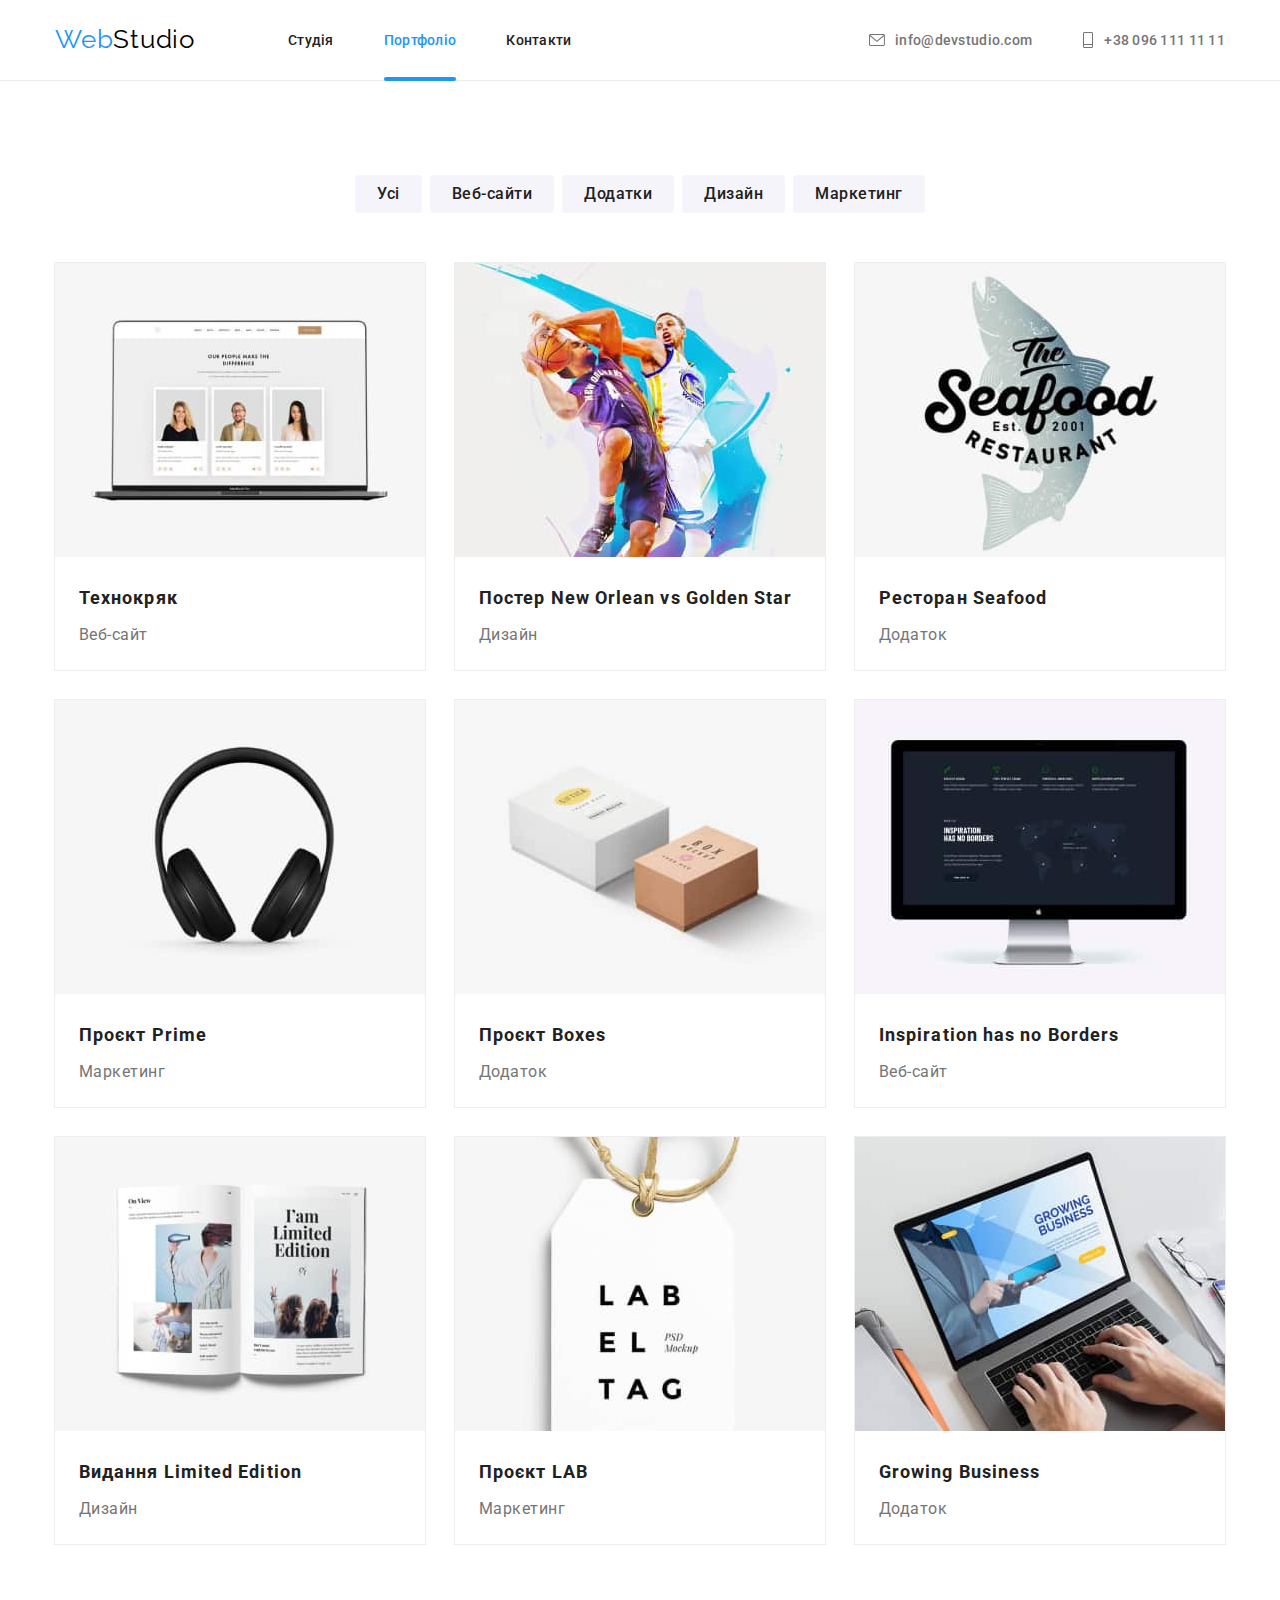
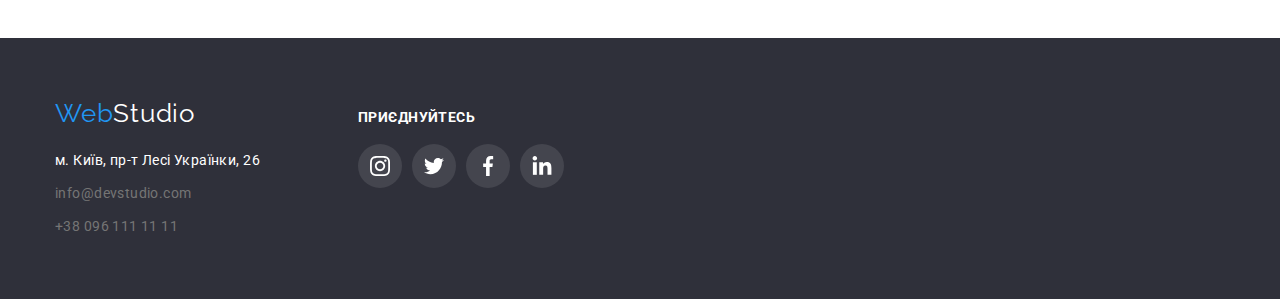
==== portfolio.html @ 49b36830 "Initial commit" ====
<!DOCTYPE html>
<html lang="uk">
  <head>
    <meta charset="UTF-8" />
    <meta http-equiv="X-UA-Compatible" content="IE=edge" />
    <meta name="viewport" content="width=device-width, initial-scale=1.0" />
    <link
      rel="stylesheet"
      href="https://cdnjs.cloudflare.com/ajax/libs/modern-normalize/1.1.0/modern-normalize.min.css"
    />
    <link rel="preconnect" href="https://fonts.googleapis.com" />
    <link rel="preconnect" href="https://fonts.gstatic.com" crossorigin />
    <link
      href="https://fonts.googleapis.com/css2?family=Open+Sans:wght@400;600;700&family=Raleway:wght@700&family=Roboto:wght@400;500;700;900&display=swap"
      rel="stylesheet"
    />
    <link rel="stylesheet" href="./css/style.css" />
    <title>WebStudio</title>
  </head>
  <body>
    <header>
      <div class="container nav-wrap">
        <nav class="site-nav">
          <a class="logo time-animation" href="/index.html"><span>Web</span>Studio</a>
          <ul class="site-nav">
            <li class="site-nav-li">
              <a class="site-nav-link time-animation" href="index.html">Студія</a>
            </li>
            <li class="site-nav-li">
              <a class="site-nav-link time-animation current" href="">Портфоліо</a>
            </li>
            <li class="site-nav-li">
              <a class="site-nav-link time-animation" href="#">Контакти</a>
            </li>
          </ul>
        </nav>

        <ul class="cotnact-nav site-nav">
          <li class="site-nav-li">
            <a class="cotnact-nav-link time-animation" href="mailto:info@devstudio.com">
              <svg class="cotnact-nav-svg">
                <use href="./images/symbol-defs.svg#icon-envelope"></use>
              </svg>
              info@devstudio.com
            </a>
          </li>
          <li class="site-nav-li">
            <a class="cotnact-nav-link time-animation" href="tel:+380961111111">
              <svg class="cotnact-nav-svg phone">
                <use href="./images/symbol-defs.svg#icon-Vector"></use>
              </svg>
              +38 096 111 11 11
            </a>
          </li>
        </ul>
      </div>
    </header>
    <main>
      <section class="section portfolio-section">
        <div class="container">
          <h1 class="visually-hidden">portfolio</h1>
          <ul class="portfolio-button">
            <li>
              <button class="portfolio-button-list time-animation" type="button">Усі</button>
            </li>
            <li>
              <button class="portfolio-button-list time-animation" type="button">Веб-сайти</button>
            </li>
            <li>
              <button class="portfolio-button-list time-animation" type="button">Додатки</button>
            </li>
            <li>
              <button class="portfolio-button-list time-animation" type="button">Дизайн</button>
            </li>
            <li>
              <button class="portfolio-button-list time-animation" type="button">Маркетинг</button>
            </li>
          </ul>
          <ul class="portfolio-card">
            <li>
              <a class="portfolio-card-link time-animation" href="">
                <div class="img-wrap-hidden">
                  <img width="370" src="./images/portfolio-1.jpg" alt="приклда роботи" />
                </div>
                <p class="portfolio-card-link-p-hidden time-animation">
                  Ресурс пропонує комплексні пропозиції з різним рівнем функціоналу та сервісів. Все
                  це дозволить відвідувачу отримати вичерпні відомості про компанію чи приватну
                  особу.
                </p>
                <div class="portfolio-card-wrap">
                  <h2 class="portfolio-card-h2">Технокряк</h2>
                  <p class="portfolio-card-p">Веб-сайт</p>
                </div>
              </a>
            </li>
            <li>
              <a class="portfolio-card-link time-animation" href="">
                <img width="370" src="./images/portfolio-2.jpg" alt="приклда роботи" />
                <p class="portfolio-card-link-p-hidden time-animation">
                  Ресурс пропонує комплексні пропозиції з різним рівнем функціоналу та сервісів. Все
                  це дозволить відвідувачу отримати вичерпні відомості про компанію чи приватну
                  особу.
                </p>
                <div class="portfolio-card-wrap">
                  <h2 class="portfolio-card-h2">Постер New Orlean vs Golden Star</h2>
                  <p class="portfolio-card-p">Дизайн</p>
                </div>
              </a>
            </li>
            <li>
              <a class="portfolio-card-link time-animation" href="">
                <img width="370" src="./images/portfolio-3.jpg" alt="приклда роботи" />
                <p class="portfolio-card-link-p-hidden time-animation">
                  Ресурс пропонує комплексні пропозиції з різним рівнем функціоналу та сервісів. Все
                  це дозволить відвідувачу отримати вичерпні відомості про компанію чи приватну
                  особу.
                </p>
                <div class="portfolio-card-wrap">
                  <h2 class="portfolio-card-h2">Ресторан Seafood</h2>
                  <p class="portfolio-card-p">Додаток</p>
                </div>
              </a>
            </li>
            <li>
              <a class="portfolio-card-link time-animation" href="">
                <img width="370" src="./images/portfolio-4.jpg" alt="приклда роботи" />
                <p class="portfolio-card-link-p-hidden time-animation">
                  Ресурс пропонує комплексні пропозиції з різним рівнем функціоналу та сервісів. Все
                  це дозволить відвідувачу отримати вичерпні відомості про компанію чи приватну
                  особу.
                </p>
                <div class="portfolio-card-wrap">
                  <h2 class="portfolio-card-h2">Проєкт Prime</h2>
                  <p class="portfolio-card-p">Маркетинг</p>
                </div>
              </a>
            </li>
            <li>
              <a class="portfolio-card-link time-animation" href="">
                <img width="370" src="./images/portfolio-5.jpg" alt="приклда роботи" />
                <p class="portfolio-card-link-p-hidden time-animation">
                  Ресурс пропонує комплексні пропозиції з різним рівнем функціоналу та сервісів. Все
                  це дозволить відвідувачу отримати вичерпні відомості про компанію чи приватну
                  особу.
                </p>
                <div class="portfolio-card-wrap">
                  <h2 class="portfolio-card-h2">Проєкт Boxes</h2>
                  <p class="portfolio-card-p">Додаток</p>
                </div>
              </a>
            </li>
            <li>
              <a class="portfolio-card-link time-animation" href="">
                <img width="370" src="./images/portfolio-6.jpg" alt="приклда роботи" />
                <p class="portfolio-card-link-p-hidden time-animation">
                  Ресурс пропонує комплексні пропозиції з різним рівнем функціоналу та сервісів. Все
                  це дозволить відвідувачу отримати вичерпні відомості про компанію чи приватну
                  особу.
                </p>
                <div class="portfolio-card-wrap">
                  <h2 class="portfolio-card-h2">Inspiration has no Borders</h2>
                  <p class="portfolio-card-p">Веб-сайт</p>
                </div>
              </a>
            </li>
            <li>
              <a class="portfolio-card-link time-animation" href="">
                <img width="370" src="./images/portfolio-7.jpg" alt="приклда роботи" />
                <p class="portfolio-card-link-p-hidden time-animation">
                  Ресурс пропонує комплексні пропозиції з різним рівнем функціоналу та сервісів. Все
                  це дозволить відвідувачу отримати вичерпні відомості про компанію чи приватну
                  особу.
                </p>
                <div class="portfolio-card-wrap">
                  <h2 class="portfolio-card-h2">Видання Limited Edition</h2>
                  <p class="portfolio-card-p">Дизайн</p>
                </div>
              </a>
            </li>
            <li>
              <a class="portfolio-card-link time-animation" href="">
                <img width="370" src="./images/portfolio-8.jpg" alt="приклда роботи" />
                <p class="portfolio-card-link-p-hidden time-animation">
                  Ресурс пропонує комплексні пропозиції з різним рівнем функціоналу та сервісів. Все
                  це дозволить відвідувачу отримати вичерпні відомості про компанію чи приватну
                  особу.
                </p>
                <div class="portfolio-card-wrap">
                  <h2 class="portfolio-card-h2">Проєкт LAB</h2>
                  <p class="portfolio-card-p">Маркетинг</p>
                </div>
              </a>
            </li>
            <li>
              <a class="portfolio-card-link time-animation" href="">
                <img width="370" src="./images/portfolio-9.jpg" alt="приклда роботи" />
                <p class="portfolio-card-link-p-hidden time-animation">
                  Ресурс пропонує комплексні пропозиції з різним рівнем функціоналу та сервісів. Все
                  це дозволить відвідувачу отримати вичерпні відомості про компанію чи приватну
                  особу.
                </p>
                <div class="portfolio-card-wrap">
                  <h2 class="portfolio-card-h2">Growing Business</h2>
                  <p class="portfolio-card-p">Додаток</p>
                </div>
              </a>
            </li>
          </ul>
        </div>
      </section>
    </main>
    <footer class="footer">
      <div class="container footer-flex-div">
        <div class="wrap-address-footer">
          <a class="logo footer-logo time-animation" href="./index.html"><span>Web</span>Studio</a>
          <address>
            <ul class="address">
              <li class="address-list">
                <a
                  class="address-link time-animation"
                  href="https://goo.gl/maps/CPtrU1FHBa2aNyZL9"
                  target="_blank"
                  rel="noopener noreferrer nofollow"
                  >м. Київ, пр-т Лесі Українки, 26</a
                >
              </li>
              <li class="address-list">
                <a class="address-link time-animation" href="mailto:info@devstudio.com"
                  >info@devstudio.com</a
                >
              </li>
              <li class="address-list">
                <a class="address-link time-animation" href="tel:+380961111111"
                  >+38 096 111 11 11</a
                >
              </li>
            </ul>
          </address>
        </div>
        <div class="wrap-footer-svg">
          <p>приєднуйтесь</p>
          <ul class="footer-social">
            <li class="footer-social-li">
              <a href="" class="time-animation">
                <svg class="footer-social-svg">
                  <use href="./images/symbol-defs.svg#icon-instagram"></use>
                </svg>
              </a>
            </li>
            <li class="footer-social-li">
              <a href="" class="time-animation">
                <svg class="footer-social-svg">
                  <use href="./images/symbol-defs.svg#icon-twitter"></use>
                </svg>
              </a>
            </li>
            <li class="footer-social-li">
              <a href="" class="time-animation">
                <svg class="footer-social-svg">
                  <use href="./images/symbol-defs.svg#icon-facebook"></use>
                </svg>
              </a>
            </li>
            <li class="footer-social-li">
              <a href="" class="time-animation">
                <svg class="footer-social-svg">
                  <use href="./images/symbol-defs.svg#icon-linkedin"></use>
                </svg>
              </a>
            </li>
          </ul>
        </div>
      </div>
    </footer>
  </body>
</html>
---- css/style.css ----
:root {
  --primary-text-color: #757575;
  --title-text-color: #212121;
  --accent-text-color: #2196F3;
  --accent-praimery-white-color: #ffffff;
  --footer-text-color: #FFFFFF 60 %;
  --bcg-color-accent: #2F303A;
  --logo-color-header: #000000;
  --button-bgc-portfolio: #EEEEEE;
  --hero-button-active: #188CE8;
  --heder-border: #ECECEC;
  --accent-background-color:#F5F4FA;
  --time-function:cubic-bezier(0.4, 0, 0.2, 1);
}

/* основной цвет текста #757575 */
/* вторичный цвет текста #212121*/
/* основной цвет макета #F5F5F5*/
/* акцентный цвет макета #2196F3*/
*,
*::before,
*::after {
  box-sizing: border-box;
}

a,
p,
h1,
h2,
h3,
ul,
li
{
  list-style: none;
  text-decoration: none;
  font-style: normal;
  margin: 0px;
  padding: 0px;
  box-sizing: inherit;
}
img{
  display:block;
  max-width: 100%;
  height: auto;
}
address{
  font-style:normal;
}
button{
  cursor: pointer;
  border: none;
  border-radius: 4px;
}
.time-animation{
    transition-duration: 250ms;
    transition-timing-function: var(--time-function);
}
.section {
  padding-top: 94px;
  padding-bottom: 94px;
}
.container {
  width: 1200px;
  padding-left: 15px;
  padding-right: 15px;
  margin: 0 auto;
}

body {
  background-color: #FFFFFF;
  color: var(--primary-text-color);
  font-family: Roboto, sans-serif;
  letter-spacing: 0.03em;
  font-size: 14px;
}

.visually-hidden {
  position: absolute;
  white-space: nowrap;
  width: 1px;
  height: 1px;
  overflow: hidden;
  border: 0;
  padding: 0;
  clip: rect(0 0 0 0);
  clip-path: inset(50%);
  margin: -1px;
}

/* --------Logo-------- */

.logo {
  display: block;
  padding-top: 24px;
  padding-bottom: 25px;
  font-family: 'Raleway';
  font-size: 26px;
  line-height: calc(31/26);
  letter-spacing: 0.03em;
  color: var(--logo-color-header);
  margin-right: 93px;
  transition-property: color;
}

.logo span {
  color: var(--accent-text-color);
}

.logo:hover,
.logo:focus {
  color: var(--accent-text-color);
    transition: color 250ms;
}

/* -------Site nav------- */
header{
border-bottom: 1px solid #ECECEC;
}
.site-nav,
.nav-wrap {
  display: flex;
  justify-content: space-between;
  
}

.site-nav-li:not(:last-child),
.cotnact-nav-link:not(:last-child) {
  margin-right: 50px;
}

.site-nav-link {
  display: block;
  padding-top: 32px;
  padding-bottom: 32px;
  font-weight: 500;
  line-height: calc(16/14);
  letter-spacing: 0.02em;
  color: var(--title-text-color);
  transition-property: color;
}

.site-nav-link:hover,
.site-nav-link:focus {
  color: var(--accent-text-color);
}

.current {
  color: var(--accent-text-color);
  position: relative;
}
.current::after{
  content: '';
  display: block;
  width: 100%;
  height: 4px;
  position: absolute;
  top:100%;
  transform: translateY(-3px);
  border-radius: 2px;
  background-color: var(--accent-text-color);
}

.cotnact-nav-link {
  display:flex;
  padding-top: 32px;
  padding-bottom: 32px;

  align-items: center;
  font-weight: 500;
  font-size: 14px;
  line-height: calc(16/14);
  letter-spacing: 0.02em;
  
  color: var(--primary-text-color);
  transition-property: color;
}

.cotnact-nav-link:hover,
.cotnact-nav-link:focus {
  color: var(--accent-text-color);
}
.cotnact-nav-svg{
  /* display: inline-block; */
  width: 16px;
  height: 12px;
  fill: currentColor;
  vertical-align: middle;
margin-right: 10px;
}
.phone{
  width: 12px;
  height: 16px;
}
/* ---------Hero Section ---------*/

.hero {
  height: 600px;
  background-color: var(--bcg-color-accent);
  text-align: center;
padding: 0px;
  max-width: 1600px;
  margin: 0 auto; 
  padding: 200px 0;
  background-repeat: no-repeat;
  background: linear-gradient(
  rgba(47, 48, 58, 0.4),
  rgba(47, 48, 58, 0.4)
  ),url(../images/imgfon.jpg);
}

.section-title-hero {
  max-width: 696px;
  margin-left: auto;
  margin-right: auto;
  margin-bottom: 30px;
  font-weight: 900;
  font-size: 44px;
  line-height: calc(60/44);
  text-align: center;
  letter-spacing: 0.06em;
  text-transform: uppercase;
  color: var(--accent-praimery-white-color);
}

.hero-button {
  padding: 10px 32px;
  background: var(--accent-text-color);
  color: var(--accent-praimery-white-color);
  letter-spacing: 0.06em;
  box-shadow: 0px 4px 4px rgba(0, 0, 0, 0.15);
  border: 0px;
  min-width: 216px;
  font-family: inherit;
  font-weight: 700;
  font-size: 16px;
  line-height: calc(30/16);

  transition-property: background-color;
}

.hero-button:hover,
.hero-button:focus {
  background-color: var(--hero-button-active);
}
/* --------section-benefits------- */

.benefits {
  display: flex;
  justify-content: space-between;
}

.benefits li:not(:last-child) {
  margin-right: 30px;
}
.benefits-div{
  display: flex;
  justify-content: center;
  align-items: center;
  height: 120px;
  width: 270px;
  margin-bottom: 30px;
  background-color: #F5F4FA;
  border-radius: 4px;
}
.benefits-svg{
  width: 70px;
  height: 70px;
}
.benefits-title {
  margin-bottom: 10px;
  font-size: 14px;
  line-height: calc(16/14);
  letter-spacing: 0.03em;
  text-transform: uppercase;
  color: var(--title-text-color);
}

.benefits-post {
  font-size: 14px;
  line-height: calc(24/14);
  letter-spacing: 0.03em;
}

/* --------section-work------- */

.section-work {
  padding-top: 0px;
}

.section-work-title {
  margin-bottom: 50px;
  font-size: 36px;
  line-height: calc(42/36);
  text-align: center;
  letter-spacing: 0.03em;
  color: var(--title-text-color);
}

.works-list {
  display: flex;
}
.works-list-li{
  position: relative;
}
.works-list img {
  display: block;
}
.worls-list-li-p{
    height: 70px;
    display: flex;
    justify-content: center;
    align-items: center;
    width: 100%;
    font-weight: 700;
    line-height:calc(16/14);
    text-align: center;
    text-transform: uppercase;
    color: var(--accent-praimery-white-color);
    background: rgba(47, 48, 58, 0.8);
    position: absolute;
    transform:translateY(-70px);
}
.works-list li+li {
  margin-left: 30px;
}

/* --------section-our-team------- */

.section-our-team {
  background-color:var(--accent-background-color);
}

.section-title-team {
  margin-bottom: 50px;
  font-size: 36px;
  line-height: calc(42/36);
  text-align: center;
  letter-spacing: 0.03em;
  color: var(--title-text-color);
}

.team-wrap{
  padding-top: 30px;
  padding-bottom: 30px;
}

.team-title {
  margin-bottom: 10px;
  font-weight: 500;
  font-size: 16px;
  line-height: calc(19/16);
  text-align: center;
  letter-spacing: 0.03em;
  color: var(--title-text-color);
}

.team-list-li{
  background: #FFFFFF;
  
  box-shadow: 0px 1px 3px rgba(0, 0, 0, 0.12), 0px 1px 1px rgba(0, 0, 0, 0.14), 0px 2px 1px rgba(0, 0, 0, 0.2);
  border-radius: 0px 0px 4px 4px;
}

.team {
  display: flex;
    gap: 30px;
}

.team img {
  display: block;
} 

.team-p {
  font-size: 16px;
  line-height: calc(19/16);
  text-align: center;
  letter-spacing: 0.03em;
}

.wrap-team-svg{
  display: flex;
  margin-top:16px;
  justify-content: center;
  gap: 10px;
}

.li-team-svg a{
  color: #AFB1B8;
  display: flex;
  width: 44px;
  height: 44px;
  justify-content: center;
  align-items: center;
  border-radius: 50%;

  transition-property: background-color, color;
}
.team-svg {
  fill: currentColor;
  height: 20px;
  width: 20px;
}
.li-team-svg a:hover,
.li-team-svg a:focus{
  color:var(--accent-praimery-white-color);
  background-color:var(--accent-text-color);
}

/* --------section-reg-customers------- */

.customers-ul{
  display:flex;
  gap: 30px;
}
.customers-li a{
  outline: 1px solid #AFB1B8;
  color:#AFB1B8 ;
  border-radius: 4px;
  width: 170px;
  height: 92px;
  display: flex;
  justify-content: center;
  align-items:center;
  transition-property:outline-color, color;
}
.customers-li a:hover,
.customers-li a:focus{
  outline-color: var(--accent-text-color);
  color: var(--accent-text-color);
}

.customers-svg{
  display: block;
  width: 106px;
  height: 60px;
  fill:currentColor;
}

/* -------Footer------ */

.footer {
  background-color: var(--bcg-color-accent);
  padding: 60px 0;
}

.footer .logo {
  margin-bottom: 20px;
  color: var(--accent-praimery-white-color);
  transition-property:color;
}

.footer .logo:hover,
.footer .logo:focus {
  color: var(--accent-text-color);
}
.footer-logo{
  padding: 0px;
}
.address-link{
  transition-property:color;
}
.address-link:hover,
.address-link:focus {
  color: var(--accent-text-color);
}

.address-list {
  margin-bottom: 9px;
}

.address-list:last-child {
  margin-bottom: 0px;
}

.address-link {
  color: var(--footer-text-color);
  font-size: 14px;
  line-height: 1.71;
}

.address-link[target] {
  color: var(--accent-praimery-white-color);
  transition-property:color;
}

.address-link[target]:hover,
.address-link[target]:focus {
  color: var(--accent-text-color);
}
.footer-flex-div {
  display: flex;
  align-items: baseline;
}

.wrap-footer-svg p {
  font-weight: 700;
  line-height: calc(14/16);
  text-transform: uppercase;
  margin-bottom: 20px;
  color: var(--accent-praimery-white-color);
}

.wrap-footer-svg {

  margin-left: 70px;
}

.footer-social {
  display: flex;
}

.footer-social-li:not(:last-child) {
  margin-right: 10px;
}

.footer-social-li a {
  color: var(--accent-praimery-white-color);
  background-color: rgba(255, 255, 255, 0.1);
  display: flex;
  justify-content: center;
  align-items: center;
  width: 44px;
  height: 44px;
  border-radius: 50%;
  transition-property: background-color,color;
}

.footer-social-svg {

  fill: currentColor;
  width: 20px;
  height: 20px;
}

.footer-social-li a:hover,
.footer-social-li a:focus {
  background-color: var(--accent-text-color);
}

/* -------PORTFOLIO--------- */

.portfolio-button {
  display: flex;
  justify-content: center;
  margin-bottom: 50px;
}

.portfolio-button li:not(:last-child) {
  margin-right: 8px;
}

.portfolio-button-list {
  border: 0px;
  padding: 6px 22px;
  font-family: inherit;
  cursor: pointer;
  font-weight: 500;
  font-size: 16px;
  line-height: calc(26/16);
  text-align: center;
  letter-spacing: 0.03em;
  color: var(--title-text-color);
  background-color: var(--accent-background-color);
  transition-property:box-shadow, background-color, color;
}

.portfolio-button-list:hover,
.portfolio-button-list:focus {
  background-color: var(--accent-text-color);
  color: var(--accent-praimery-white-color);
  box-shadow: 0px 3px 1px rgba(0, 0, 0, 0.1), 0px 1px 2px rgba(0, 0, 0, 0.08), 0px 2px 2px rgba(0, 0, 0, 0.12);
    border-radius: 4px;
}

.portfolio-card {
  display: flex;
  flex-wrap: wrap;
}

.portfolio-card li {
  /* flex-basis: calc((100%-66px)/3); */
  outline: 1px solid #EEEEEE;
}

.portfolio-card img {
  display: inline-block;
  width: 100%;
}

.portfolio-card li:not(:nth-child(3n)) {
  margin-right: 30px;
}

.portfolio-card li:not(:nth-last-child(-n+3)) {
  margin-bottom: 30px;
}

.portfolio-card-link {
  display:block;
  color: inherit;
  position: relative;
  transition-property: box-shadow, opacity, scaleY;
}
.portfolio-card-link:hover,
.portfolio-card-link:focus{
  box-shadow: 0px 1px 1px rgba(0, 0, 0, 0.12), 0px 4px 4px rgba(0, 0, 0, 0.06), 1px 4px 6px rgba(0, 0, 0, 0.16);
}
.portfolio-card-link:hover .portfolio-card-link-p-hidden,
.portfolio-card-link:focus .portfolio-card-link-p-hidden{
    opacity: 1;
    transform: scaleY(1);
}
.img-wrap-hidden{

}
.portfolio-card-link-p-hidden{
  position: absolute;
  height:294px;
  padding: 63px 24px;
  top:0;
  font-weight: 400;
  font-size: 18px;
  line-height: calc(28/18);
  letter-spacing: 0.03em;
  color:var(--accent-praimery-white-color);
  background: rgba(33, 150, 243, 0.9);
  opacity:0;
  transform: scaleY(0);
  transform-origin: bottom center;

}
.portfolio-card-link-p-hidden:hover,
.portfolio-card-link-p-hidden:focus{
  opacity: 1;
  transform: translateY(0px);
}
.portfolio-card-wrap{
  padding: 20px 0;
  padding-left: 24px;
}
.portfolio-card-h2 {
  margin-bottom: 4px;
  font-weight: 700;
  font-size: 18px;
  line-height: calc(36/18);
  letter-spacing: 0.06em;
  color: var(--title-text-color);
}

.portfolio-card-p {
  font-size: 16px;
  line-height: calc(30/16);
  letter-spacing: 0.03em;
}
/* ------MODAL WINDOW------- */

.backdrop {
  display: flex;
  justify-content: center;
  align-items: center;
  position: absolute;
  background: rgba(0, 0, 0, 0.2);
  width: 100%;
  height: 100%;
  top: 0;
  left: 0;
}

.modal{
  display: flex;
  justify-content: right;
  width: 528px;
  height: 581px;
  background:var(--accent-praimery-white-color);
  box-shadow: 0px 1px 3px rgba(0, 0, 0, 0.12), 0px 1px 1px rgba(0, 0, 0, 0.14), 0px 2px 1px rgba(0, 0, 0, 0.2);
  border-radius: 4px;
  transform: scaleX(100%);
  transform-origin: right center;
}
.is-hidden{
  transform-origin: right center;
  visibility: hidden;
  opacity: 0;
  pointer-events: none;
  transform: scaleX(0);
}

.close-modal {
  display: block;
  width: 30px;
  height: 30px;
  border-radius: 50%;
  background-color: var(--accent-praimery-white-color);
  border: 1px solid rgba(0, 0, 0, 0.1);
  margin-top: 8px;
  margin-right: 8px;
  cursor: pointer;
}

.modal-svg-close{
  width: 11px;
  height: 11px;

}
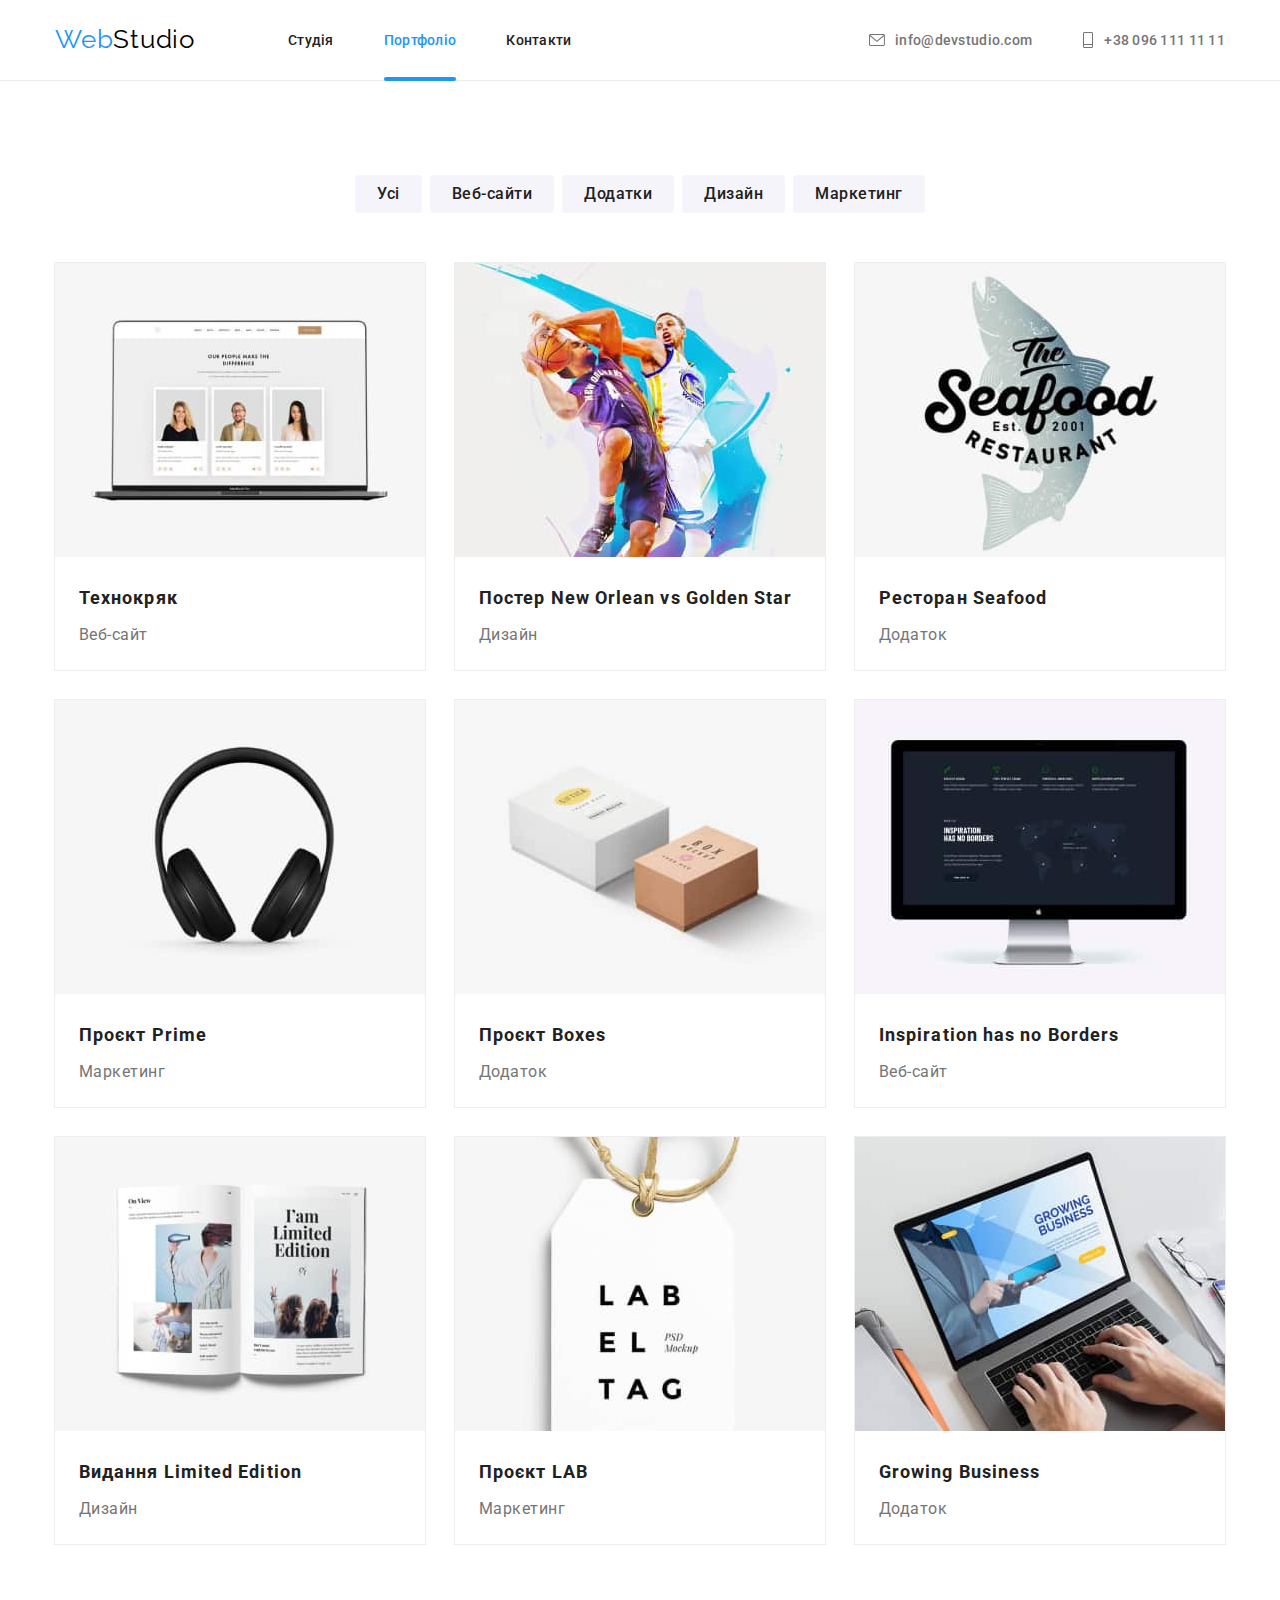
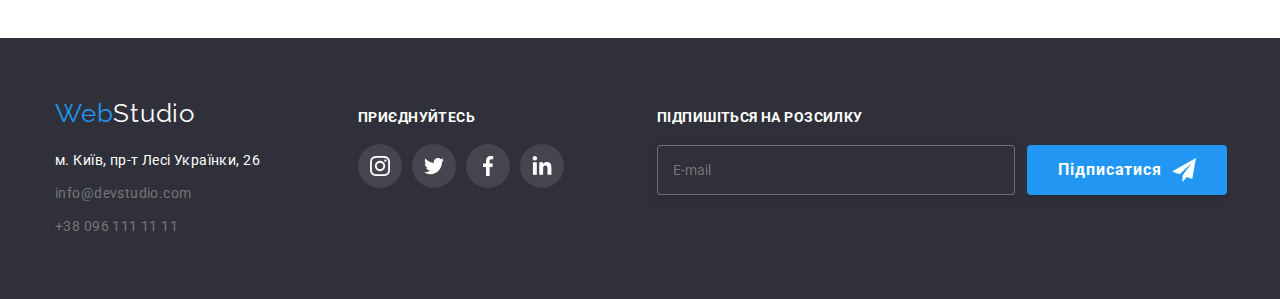
==== commit 353c55fa: "first hw commit" ====
--- a/portfolio.html
+++ b/portfolio.html
@@ -270,6 +270,18 @@
             </li>
           </ul>
         </div>
+        <div class="wrap-mailing">
+          <p class="mailing-p">Підпишіться на розсилку</p>
+          <form>
+            <input class="mailing-input" placeholder="E-mail" type="email" />
+            <button class="hero-button button-mailing" type="button">
+              Підписатися
+              <svg class="svg-maling">
+                <use href="./images/symbol-defs.svg#icon-icon-send"></use>
+              </svg>
+            </button>
+          </form>
+        </div>
       </div>
     </footer>
   </body>
--- a/css/style.css
+++ b/css/style.css
@@ -536,6 +536,201 @@
 .footer-social-li a:focus {
   background-color: var(--accent-text-color);
 }
+.wrap-mailing {
+  margin-left: 93px;
+}
+.wrap-mailing form{
+  display: flex;
+}
+.mailing-p {
+ margin-bottom: 20px;
+  font-weight: 700;
+  line-height: calc(16/14);
+  letter-spacing: 0.03em;
+  text-transform: uppercase;
+  color:var(--accent-praimery-white-color);
+ 
+}
+
+.mailing-input {
+  height: 50px;
+  width: 358px;
+  padding: 16px 15px;
+  border: 1px solid rgba(255, 255, 255, 0.3);
+  filter: drop-shadow(0px 4px 4px rgba(0, 0, 0, 0.15));
+  border-radius: 4px;
+  background-color: var(--bcg-color-accent);
+  color: var(--accent-praimery-white-color);
+}
+.mailing-input:focus{
+  outline: 1px solid var(--accent-text-color);
+}
+.button-mailing {
+  display: flex;
+  align-items: center;
+  justify-content: center;
+  gap: 10px;
+  padding: 0px;
+  margin-left: 12px;
+  height: 50px;
+  min-width: 200px;
+  align-items: center;
+}
+
+.svg-maling {
+  width: 24px;
+  height: 24px;
+  
+}
+
+/* ------MODAL WINDOW------- */
+
+.backdrop {
+  display: flex;
+  z-index: 2;
+  position: fixed;
+  justify-content: center;
+  align-items: center;
+  background: rgba(0, 0, 0, 0.2);
+  width: 100%;
+  height: 100%;
+  top: 0;
+  left: 0;
+}
+
+.modal {
+  width: 528px;
+  height: 581px;
+  background: var(--accent-praimery-white-color);
+  box-shadow: 0px 1px 3px rgba(0, 0, 0, 0.12), 0px 1px 1px rgba(0, 0, 0, 0.14), 0px 2px 1px rgba(0, 0, 0, 0.2);
+  border-radius: 4px;
+  transform: scaleX(100%);
+  transform-origin: right center;
+}
+
+.is-hidden {
+  transform-origin: right center;
+  visibility: hidden;
+  opacity: 0;
+  pointer-events: none;
+  transform: scaleX(0);
+}
+
+.close-modal {
+  display: flex;
+  justify-content: center;
+  align-items: center;
+  margin-left: auto;
+  width: 30px;
+  height: 30px;
+  border-radius: 50%;
+  background-color: var(--accent-praimery-white-color);
+  border: 1px solid rgba(0, 0, 0, 0.1);
+  margin-top: 8px;
+  margin-right: 8px;
+  cursor: pointer;
+}
+
+.modal-svg-close {
+  width: 11px;
+  height: 11px;
+
+}
+
+.close-modal:hover,
+.close-modal:focus {
+  fill: var(--accent-text-color);
+}
+
+/* -------MODAL-FORM--------*/
+.form-wrap {
+  padding: 0px 40px;
+}
+
+.form-wrap h2 {
+  font-size: 20px;
+  line-height: calc(23/20);
+  letter-spacing: 0.03em;
+  color: var(--title-text-color);
+}
+
+.input-modal {
+  display: block;
+  width: 100%;
+  height: 40px;
+  border-radius: 4px;
+  border: 1px solid rgba(33, 33, 33, 0.2);
+  padding-left: 40px;
+  padding-right: 20px;
+}
+
+.input-modal:focus,
+.input-modal:focus-visible {
+  border-color: var(--accent-text-color);
+  outline: 1px solid var(--accent-text-color);
+}
+
+.input-modal:focus~span>.form-icons {
+  fill: #2196F3;
+}
+
+.send-button {
+  width: 200px;
+  height: 50px;
+}
+
+.lable-area {
+  resize: none;
+  height: 120px;
+  padding: 12px 16px;
+
+}
+
+.modal-label {
+  display: flex;
+  margin-top: 10px;
+  margin-bottom: 4px;
+  font-size: 12px;
+  line-height: calc(14/12);
+  letter-spacing: 0.01em;
+  text-align: left;
+
+  color: var(--primary-text-color);
+}
+
+.modal-agreement input {
+  width: 16px;
+  height: 15px;
+  margin-right: 9px;
+}
+
+.modal-agreement {
+  position: relative;
+  margin-top: 20px;
+  margin-bottom: 30px;
+}
+
+.modal-agreement a {
+  margin-left: 10px;
+  border-bottom: 1px solid var(--accent-text-color);
+  color: var(--accent-text-color);
+}
+
+.form-fild {
+  position: relative;
+}
+
+.form-icons {
+  position: absolute;
+  top: 0;
+  left: 0;
+  height: 18px;
+  width: 18px;
+  fill: currentColor;
+  transform: translateY(50%);
+  margin-left: 15px;
+}
+
 
 /* -------PORTFOLIO--------- */
 
@@ -610,9 +805,6 @@
     opacity: 1;
     transform: scaleY(1);
 }
-.img-wrap-hidden{
-
-}
 .portfolio-card-link-p-hidden{
   position: absolute;
   height:294px;
@@ -652,53 +844,3 @@
   line-height: calc(30/16);
   letter-spacing: 0.03em;
 }
-/* ------MODAL WINDOW------- */
-
-.backdrop {
-  display: flex;
-  justify-content: center;
-  align-items: center;
-  position: absolute;
-  background: rgba(0, 0, 0, 0.2);
-  width: 100%;
-  height: 100%;
-  top: 0;
-  left: 0;
-}
-
-.modal{
-  display: flex;
-  justify-content: right;
-  width: 528px;
-  height: 581px;
-  background:var(--accent-praimery-white-color);
-  box-shadow: 0px 1px 3px rgba(0, 0, 0, 0.12), 0px 1px 1px rgba(0, 0, 0, 0.14), 0px 2px 1px rgba(0, 0, 0, 0.2);
-  border-radius: 4px;
-  transform: scaleX(100%);
-  transform-origin: right center;
-}
-.is-hidden{
-  transform-origin: right center;
-  visibility: hidden;
-  opacity: 0;
-  pointer-events: none;
-  transform: scaleX(0);
-}
-
-.close-modal {
-  display: block;
-  width: 30px;
-  height: 30px;
-  border-radius: 50%;
-  background-color: var(--accent-praimery-white-color);
-  border: 1px solid rgba(0, 0, 0, 0.1);
-  margin-top: 8px;
-  margin-right: 8px;
-  cursor: pointer;
-}
-
-.modal-svg-close{
-  width: 11px;
-  height: 11px;
-
-}